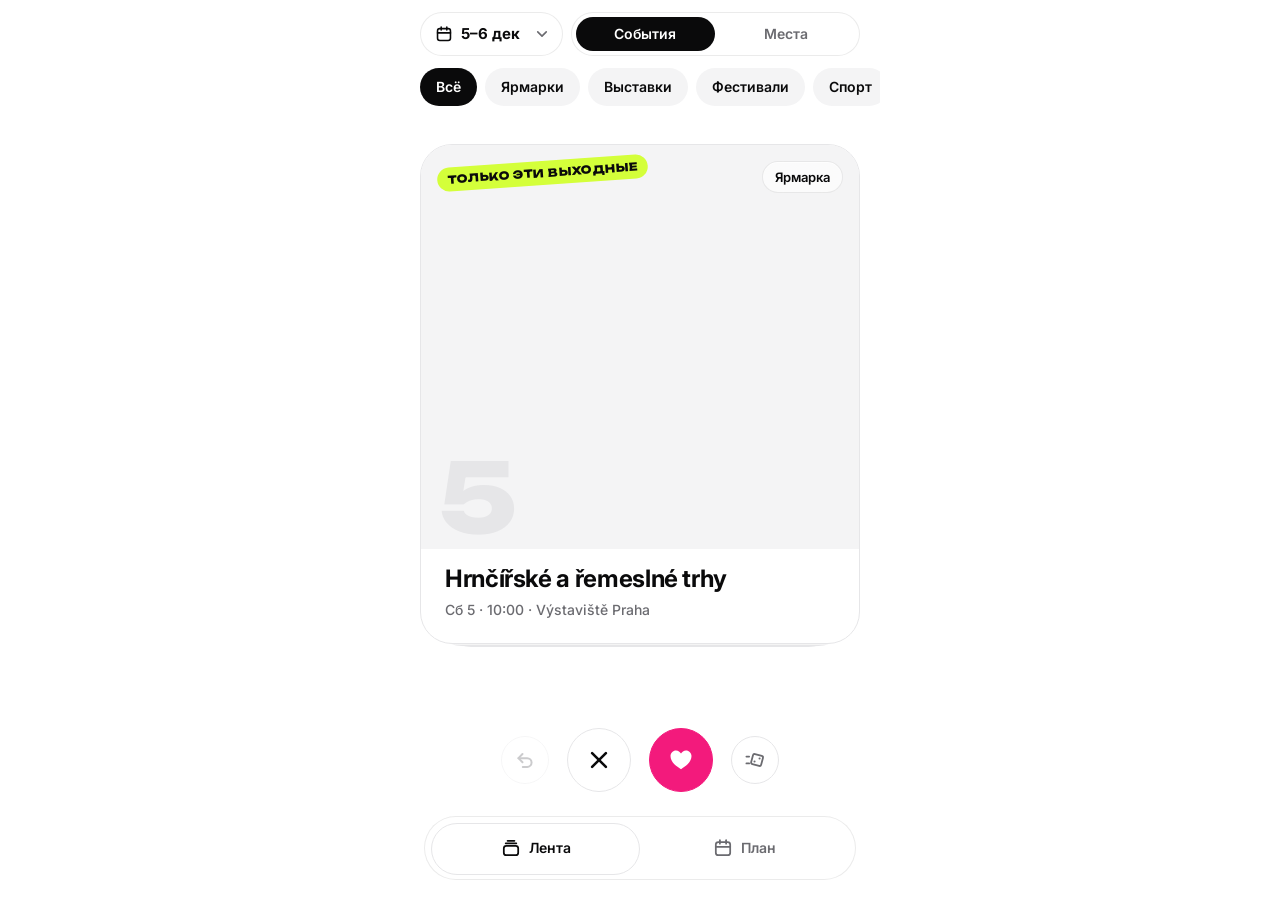
==== docs/index.html @ 2164ff74 "Detail: action bar in flow (sticky) so it no longer covers the description Co-Authored-By: Claude So" ====
<!doctype html>
<html lang="ru">
<head>
<meta charset="utf-8">
<meta name="viewport" content="width=device-width, initial-scale=1, viewport-fit=cover">
<meta name="theme-color" content="#ffffff" media="(prefers-color-scheme: light)">
<meta name="theme-color" content="#0a0a0b" media="(prefers-color-scheme: dark)">
<title>Куда на выходных</title>
<link rel="manifest" href="manifest.webmanifest">
<link rel="apple-touch-icon" href="apple-touch-icon.png">
<meta name="apple-mobile-web-app-capable" content="yes">
<meta name="mobile-web-app-capable" content="yes">
<meta name="apple-mobile-web-app-title" content="Выходные">
<meta name="apple-mobile-web-app-status-bar-style" content="default">
<script src="https://telegram.org/js/telegram-web-app.js"></script>
<link rel="preconnect" href="https://fonts.googleapis.com">
<link rel="preconnect" href="https://fonts.gstatic.com" crossorigin>
<link rel="stylesheet" href="https://fonts.googleapis.com/css2?family=Inter:wght@400;500;600;700&family=Unbounded:wght@800;900&display=swap">
<link rel="stylesheet" href="design.css?v=202611150946">
</head>
<body>
<div id="app" class="app"></div>
<script src="ics.js?v=202611150946"></script>
<script src="taste.js?v=202611150946"></script>
<script src="app.js?v=202611150946"></script>
<script>if ("serviceWorker" in navigator && location.protocol === "https:") addEventListener("load", () => navigator.serviceWorker.register("sw.js").catch(() => {}));</script>
</body>
</html>
---- docs/design.css ----
/* ============================================================
   «Куда на выходных» — чистый холст + неоновая наклейка + Liquid Glass.
   Правила: DESIGN.md. Токены совпадают с дизайн-системой.
   ============================================================ */
:root {
  color-scheme: light dark;
  --paper: #ffffff; --paper-2: #f4f4f5; --ink: #0a0a0b; --ink-2: #6b6b70; --on-ink: #ffffff;
  --hairline: #e6e6e8; --glass: rgba(255,255,255,.62); --glass-edge: rgba(10,10,11,.08);
  --lime: #d4ff3a; --flamingo: #f31a7c; --scrim: rgba(10,10,11,.28);
  --r-sm: 10px; --r-md: 18px; --r-card: 32px; --r-pill: 999px;
  --sans: "Inter", -apple-system, BlinkMacSystemFont, "Segoe UI", Roboto, sans-serif;
  --display: "Unbounded", "Inter", system-ui, sans-serif;
  --blur: blur(24px) saturate(180%);
  --spring: cubic-bezier(.3, 1.4, .5, 1);
  --out: cubic-bezier(.2, .9, .3, 1);
  --ease: cubic-bezier(.22, .8, .24, 1);
  --tabs-h: 64px; --head-h: 128px;
  /* шкала отступов (8-pt, мягкая): всё расстояние берётся только отсюда */
  --s1: 4px; --s2: 8px; --s3: 12px; --s4: 16px; --s5: 24px; --s6: 32px; --s7: 48px;
  --edge: 20px; /* поля экрана */
}
@media (prefers-color-scheme: dark) {
  :root:not([data-theme="light"]) {
    --paper: #0a0a0b; --paper-2: #161618; --ink: #fafafa; --ink-2: #a1a1a8; --on-ink: #0a0a0b;
    --hairline: #2a2a2e; --glass: rgba(28,28,32,.58); --glass-edge: rgba(255,255,255,.14); --flamingo: #ff3d8f; --scrim: rgba(0,0,0,.5);
  }
}
:root[data-theme="dark"] {
  --paper: #0a0a0b; --paper-2: #161618; --ink: #fafafa; --ink-2: #a1a1a8; --on-ink: #0a0a0b;
  --hairline: #2a2a2e; --glass: rgba(28,28,32,.58); --glass-edge: rgba(255,255,255,.14); --flamingo: #ff3d8f; --scrim: rgba(0,0,0,.5);
}

* { box-sizing: border-box; -webkit-tap-highlight-color: transparent; }
html, body { margin: 0; background: var(--paper); color: var(--ink); font: 400 16px/22px var(--sans); }
body { min-height: 100dvh; overscroll-behavior: none; }
button { font: inherit; color: inherit; border: 0; background: none; padding: 0; cursor: pointer; }
a { color: inherit; text-decoration: none; }
svg { display: block; flex: none; }
.app { position: relative; max-width: 480px; margin: 0 auto; min-height: 100dvh; }

/* ---------- стекло ---------- */
.glass { background: var(--glass); backdrop-filter: var(--blur); -webkit-backdrop-filter: var(--blur);
  border: 1px solid var(--glass-edge); box-shadow: inset 0 1px 0 rgba(255,255,255,.7); }

/* ---------- шапка ---------- */
.hdr { position: fixed; z-index: 20; background: color-mix(in srgb, var(--paper) 72%, transparent); backdrop-filter: var(--blur); -webkit-backdrop-filter: var(--blur); left: 50%; transform: translateX(-50%); width: min(480px, 100%); top: 0;
  padding: calc(var(--s3) + env(safe-area-inset-top)) var(--edge) var(--s3); display: flex; flex-direction: column; gap: var(--s3); }
.hdr .row { display: flex; gap: 8px; align-items: center; }
.cap { height: 44px; padding: 0 6px 0 14px; display: flex; align-items: center; gap: 8px; border-radius: var(--r-pill); font-weight: 700; font-size: 15px; white-space: nowrap; }
.cap .chev { width: 28px; height: 28px; display: grid; place-items: center; color: var(--ink-2); }
.seg { flex: 1 1 auto; height: 44px; padding: 4px; display: flex; gap: 2px; border-radius: var(--r-pill); position: relative; }
.seg button { position: relative; z-index: 1; flex: 1 1 0; border-radius: var(--r-pill); font-weight: 600; font-size: 14px; color: var(--ink-2); transition: color .2s; }
.seg button.on { color: var(--on-ink); }
.seg .pill { position: absolute; top: 4px; bottom: 4px; left: 4px; width: calc(50% - 5px); border-radius: var(--r-pill); background: var(--ink); transition: transform .36s var(--spring); }
.seg.places .pill { transform: translateX(calc(100% + 2px)); }
.chips { display: flex; gap: var(--s2); overflow-x: auto; scrollbar-width: none; margin: 0 calc(var(--edge) * -1); padding: 0 var(--edge); }
.chips::-webkit-scrollbar { display: none; }
.chip { flex: none; height: 38px; padding: 0 16px; display: inline-flex; align-items: center; gap: 6px; border-radius: var(--r-pill);
  background: var(--paper-2); font-weight: 600; font-size: 14px; transition: background .2s, color .2s, transform .2s var(--spring); }
.chip:active { transform: scale(.94); }
.chip.on { background: var(--ink); color: var(--on-ink); }
.chip i { font-style: normal; opacity: .55; font-weight: 500; }

/* ---------- наклейки ---------- */
.stk { display: inline-flex; align-items: center; height: 24px; padding: 0 10px; border-radius: var(--r-pill);
  background: var(--lime); color: #0a0a0b; font: 800 11px/13px var(--display); letter-spacing: .04em; white-space: nowrap; transform: rotate(-4deg); }
.stk.w { background: var(--paper); color: var(--ink); transform: rotate(3deg); }
.stk.f { background: var(--flamingo); color: #fff; transform: rotate(2deg); }
.stks { position: absolute; left: var(--s4); top: var(--s4); right: 120px; display: flex; flex-wrap: wrap; gap: var(--s2); z-index: 2; }
.stks .stk { animation: stick .2s var(--spring) both; }
.stks .stk:nth-child(2) { animation-delay: .04s; } .stks .stk:nth-child(3) { animation-delay: .08s; }
@keyframes stick { from { transform: scale(0) rotate(-14deg); opacity: 0; } }

/* ---------- лента: стопка ---------- */
.feed { padding: calc(var(--head-h) + var(--s4) + env(safe-area-inset-top)) var(--edge) calc(var(--tabs-h) + 120px + env(safe-area-inset-bottom)); }
.stack { position: relative; height: min(500px, calc(100dvh - var(--head-h) - var(--tabs-h) - 150px - env(safe-area-inset-top) - env(safe-area-inset-bottom))); min-height: 380px; }
.card { position: absolute; inset: 0; border-radius: var(--r-card); background: var(--paper); border: 1px solid var(--hairline); overflow: hidden;
  display: flex; flex-direction: column; touch-action: none; user-select: none; -webkit-user-select: none; will-change: transform; }
.card.b1 { transform: translateY(14px) scale(.95); z-index: 1; }
.card.b2 { transform: translateY(28px) scale(.9); z-index: 0; background: var(--paper-2); }
.card.b1 > *, .card.b2 > * { visibility: hidden; }
.card.top { z-index: 3; }
.card.enter { animation: rise .32s var(--out); }
@keyframes rise { from { transform: translateY(14px) scale(.95); } }
.card.drag { box-shadow: 0 18px 40px rgba(10,10,11,.18); transition: none; }
.card.back { transition: transform .38s var(--spring); }
.card.fly { transition: transform .32s var(--out), opacity .32s; }
.card .ph { flex: 1 1 auto; min-height: 0; }
.card .body { padding: var(--s4) var(--s5) var(--s5); }
.card h2 { margin: 0; font: 700 24px/27px var(--sans); letter-spacing: -.015em; display: -webkit-box; -webkit-line-clamp: 2; -webkit-box-orient: vertical; overflow: hidden; }
.meta { margin: var(--s2) 0 0; font: 500 14px/19px var(--sans); color: var(--ink-2); }
.cat { position: absolute; right: var(--s4); top: var(--s4); z-index: 2; height: 32px; padding: 0 12px; display: inline-flex; align-items: center; border-radius: var(--r-pill); font-size: 13px; font-weight: 600; }
.stamp { position: absolute; top: 56px; z-index: 4; padding: 8px 18px; border: 4px solid; border-radius: 18px; font: 900 32px/32px var(--display); opacity: 0; pointer-events: none; background: #fff; box-shadow: 0 6px 24px rgba(10,10,11,.28); }
.stamp.yes { left: var(--s5); color: var(--flamingo); border-color: var(--flamingo); transform: rotate(-8deg); }
.stamp.no { right: var(--s5); color: #ff2d2d; border-color: #ff2d2d; transform: rotate(8deg); }

/* фото и заглушка */
.ph { position: relative; background: var(--paper-2); overflow: hidden; }
.ph img { position: absolute; inset: 0; width: 100%; height: 100%; object-fit: cover; }
.ph .num { position: absolute; left: 18px; bottom: 4px; font: 800 96px/96px var(--display); color: var(--hairline); }

/* кнопки под стопкой */
.acts { position: fixed; z-index: 15; left: 50%; transform: translateX(-50%); bottom: calc(var(--tabs-h) + 44px + env(safe-area-inset-bottom));
  display: flex; align-items: center; gap: 18px; }
.rb { border-radius: var(--r-pill); display: grid; place-items: center; background: var(--paper); border: 1px solid var(--hairline); color: var(--ink);
  transition: transform .24s var(--spring); }
.rb:active { transform: scale(.88); }
.rb.s { width: 48px; height: 48px; color: var(--ink-2); }
.rb.l { width: 64px; height: 64px; }
.rb.like { background: var(--flamingo); border-color: var(--flamingo); color: #fff; }
.rb.lime { background: var(--lime); border-color: var(--lime); color: #0a0a0b; }
.rb:disabled { opacity: .35; }

/* тасовка «не знаю» */
.stack.fan .card.b1 { animation: fanL .7s var(--ease) both; }
.stack.fan .card.b2 { animation: fanR .7s var(--ease) both; }
.stack.fan .card.top { animation: fanT .7s var(--ease) both; }
@keyframes fanL { 40% { transform: rotate(-12deg) translateX(-40px); } 100% { transform: translateY(14px) scale(.95); } }
@keyframes fanR { 40% { transform: rotate(12deg) translateX(40px); } 100% { transform: translateY(28px) scale(.9); } }
@keyframes fanT { 40% { transform: translateY(-30px) rotate(-3deg) scale(.96); opacity: .4; } 100% { transform: none; opacity: 1; } }
.card.land { animation: land .5s var(--spring); }
@keyframes land { from { transform: translateY(-80px) rotate(-6deg); opacity: 0; } }

.empty { text-align: center; padding: 80px 24px 0; color: var(--ink-2); font-weight: 500; }
.empty .big { font: 800 44px/44px var(--display); color: var(--ink); margin-bottom: 14px; }
.empty .btns { margin-top: 20px; display: flex; gap: 10px; justify-content: center; }

/* ---------- места: сетка ---------- */
.grid { display: grid; grid-template-columns: repeat(2, minmax(0, 1fr)); gap: var(--s3); }
.tile { position: relative; border-radius: var(--r-md); border: 1px solid var(--hairline); background: var(--paper); overflow: hidden; text-align: left;
  transition: transform .24s var(--spring); }
.grid.in .tile { animation: rise .32s var(--out) both; }
.tile:active { transform: scale(.97); }
.tile .ph { height: 132px; }
.tile .t { padding: var(--s3) var(--s3) var(--s4); display: flex; flex-direction: column; gap: 3px; }
.tile b { font: 600 15px/19px var(--sans); white-space: nowrap; overflow: hidden; text-overflow: ellipsis; }
.tile span { font: 500 13px/17px var(--sans); color: var(--ink-2); }
.tile .h { color: var(--ink); font-weight: 600; }
.tile .stk { position: absolute; left: 10px; top: 10px; }
.tile .heart { position: absolute; right: 10px; top: 10px; width: 28px; height: 28px; border-radius: 999px; display: grid; place-items: center; color: #fff; background: var(--flamingo); }

/* ---------- план ---------- */
.plan { padding: calc(var(--s5) + env(safe-area-inset-top)) var(--edge) calc(var(--tabs-h) + 60px + env(safe-area-inset-bottom)); }
.plan .hd { display: flex; align-items: center; justify-content: space-between; margin-bottom: var(--s5); }
h1 { margin: 0; font: 700 30px/32px var(--sans); letter-spacing: -.02em; }
.btn { height: 44px; padding: 0 16px; display: inline-flex; align-items: center; justify-content: center; gap: 8px; border-radius: var(--r-pill); font-weight: 600; font-size: 15px;
  background: var(--paper-2); transition: transform .24s var(--spring); }
.btn:active { transform: scale(.95); }
.btn.ink { background: var(--ink); color: var(--on-ink); }
.btn.big { height: 56px; font-size: 16px; flex: 1 1 auto; }
.day { margin-bottom: var(--s6); display: flex; flex-direction: column; gap: var(--s3); }
.day .dh { display: flex; align-items: baseline; gap: 10px; margin: 0 4px 4px; }
.day .dh b { font: 800 44px/44px var(--display); }
.day .dh span { font-weight: 600; font-size: 15px; color: var(--ink-2); }
.day .dh .any { font: 800 22px/26px var(--display); color: var(--ink); }
.rowwrap { position: relative; border-radius: var(--r-md); overflow: hidden; transition: max-height .3s var(--out), opacity .3s, margin .3s; max-height: 96px; }
.rowwrap .del { position: absolute; inset: 0; display: flex; align-items: center; justify-content: flex-end; padding-right: 22px; background: var(--paper-2); color: var(--ink-2); }
.prow { position: relative; display: flex; align-items: center; gap: var(--s4); padding: var(--s3); border-radius: var(--r-md); border: 1px solid var(--hairline); background: var(--paper);
  touch-action: pan-y; width: 100%; text-align: left; }
.prow.back { transition: transform .38s var(--spring); }
.prow .ph { flex: none; width: 52px; height: 52px; border-radius: 12px; }
.prow .tx { flex: 1 1 auto; min-width: 0; display: flex; flex-direction: column; gap: 3px; }
.prow .tx b { font: 600 17px/22px var(--sans); white-space: nowrap; overflow: hidden; text-overflow: ellipsis; }
.prow .tx span { font: 500 14px/18px var(--sans); color: var(--ink-2); white-space: nowrap; overflow: hidden; text-overflow: ellipsis; }
.prow .tm { flex: none; font: 800 15px/18px var(--display); }
.prow .dot { position: absolute; right: 10px; top: 10px; width: 8px; height: 8px; border-radius: 999px; background: var(--flamingo); }
.rowwrap.gone { max-height: 0; opacity: 0; margin-bottom: -8px; }
.rowwrap.gone .prow { transform: translateX(-100%); transition: transform .3s var(--out); }

/* ---------- таб-бар ---------- */
.tabs { position: fixed; z-index: 30; left: 50%; transform: translateX(-50%); bottom: calc(20px + env(safe-area-inset-bottom)); width: min(432px, calc(100% - 48px));
  height: var(--tabs-h); border-radius: var(--r-pill); display: flex; align-items: center; padding: 0 6px; }
.tabs .drop { position: absolute; top: 6px; left: 6px; width: calc(50% - 6px); height: 52px; border-radius: var(--r-pill); background: var(--paper); border: 1px solid var(--hairline);
  transition: transform .36s var(--spring); }
.tabs.plan .drop { transform: translateX(100%); }
.tabs button { position: relative; z-index: 1; flex: 1 1 0; height: 52px; display: flex; align-items: center; justify-content: center; gap: 8px; font-weight: 600; font-size: 14px; color: var(--ink-2); }
.tabs button.on { color: var(--ink); }
.badge { min-width: 20px; height: 20px; padding: 0 6px; border-radius: 999px; background: var(--lime); color: #0a0a0b; font: 800 11px/20px var(--display); text-align: center; }
.badge.bump { animation: bump .45s var(--spring); }
@keyframes bump { 40% { transform: scale(1.35); } 70% { transform: scale(.92); } }

/* ---------- листы поверх ---------- */
.scrim { position: fixed; inset: 0; z-index: 40; background: var(--scrim); animation: fade .25s both; }
@keyframes fade { from { opacity: 0; } }
.sheet { position: fixed; z-index: 41; left: 50%; bottom: 0; width: min(480px, 100%); transform: translateX(-50%); border-radius: var(--r-card) var(--r-card) 0 0;
  background: var(--paper); padding: var(--s3) 0 calc(var(--s5) + env(safe-area-inset-bottom)); animation: up .42s var(--ease) both; max-height: 92dvh; overflow-y: auto; }
@keyframes up { from { transform: translate(-50%, 100%); } }
.sheet.static, .scrim.static, .detail.static { animation: none; }
.sheet.closing { animation: down .3s var(--out) both; }
@keyframes down { to { transform: translate(-50%, 100%); } }
.handle { display: block; margin: 0 auto 16px; width: 40px; height: 5px; border-radius: 999px; background: var(--hairline); }
.days { display: flex; gap: var(--s2); overflow-x: auto; scrollbar-width: none; padding: 0 var(--edge) var(--s1); }
.days::-webkit-scrollbar { display: none; }
.dp { flex: none; width: 64px; height: 84px; border-radius: 22px; display: flex; flex-direction: column; align-items: center; justify-content: center; gap: 4px;
  background: var(--paper-2); transition: background .2s, transform .24s var(--spring); }
.dp:active { transform: scale(.92); }
.dp span { font-size: 13px; font-weight: 600; opacity: .7; }
.dp b { font: 800 24px/24px var(--display); }
.dp.wk { background: color-mix(in srgb, var(--flamingo) 14%, var(--paper-2)); }
.dp.wk span { opacity: 1; color: var(--flamingo); font-weight: 700; }
.dp.on span, .dp.mid span { color: #0a0a0b; }
.dp.on { background: var(--lime); color: #0a0a0b; }
.dp.mid { background: color-mix(in srgb, var(--lime) 45%, var(--paper-2)); color: #0a0a0b; }
.dp.gap { margin-left: var(--s3); }
.sheet .chips { flex-wrap: wrap; margin: var(--s5) 0 0; padding: 0 var(--edge); overflow: visible; gap: var(--s2); }
.sheet .foot { display: flex; gap: var(--s3); padding: var(--s5) var(--edge) 0; }
.presets { display: flex; gap: var(--s2); padding: 0 var(--edge) var(--s4); }

/* ---------- карточка (уровень 2) ---------- */
.detail { position: fixed; z-index: 50; left: 50%; top: 0; bottom: 0; width: min(480px, 100%); transform: translateX(-50%); background: var(--paper); overflow-y: auto; overscroll-behavior: contain;
  animation: grow .42s var(--ease) both; }
@keyframes grow { from { transform: translateX(-50%) scale(.9) translateY(40px); opacity: 0; border-radius: var(--r-card); } }
.detail.closing { animation: shrink .3s var(--out) both; }
@keyframes shrink { to { transform: translateX(-50%) translateY(100%); } }
.detail .ph.hero { height: 50dvh; min-height: 300px; }
.detail .x { position: fixed; z-index: 3; top: calc(16px + env(safe-area-inset-top)); width: 44px; height: 44px; border-radius: 999px; display: grid; place-items: center;
  margin-left: calc(min(480px, 100vw) - 60px); }
.detail .stks { top: calc(16px + env(safe-area-inset-top)); right: 76px; }
.detail .sh { position: relative; margin-top: -32px; border-radius: var(--r-card) var(--r-card) 0 0; background: var(--paper); padding: var(--s5) var(--edge) var(--s4); min-height: 50dvh; }
.detail .meta { font-size: 15px; }
.slots { margin-top: var(--s5); display: flex; gap: var(--s2); flex-wrap: wrap; }
.slot { height: 44px; padding: 0 14px; display: inline-flex; align-items: center; gap: 8px; border-radius: 12px; background: var(--paper-2); font-weight: 600; font-size: 15px; }
.slot span { opacity: .6; font-weight: 500; }
.slot.on { background: var(--ink); color: var(--on-ink); }
.desc { margin-top: var(--s5); color: var(--ink-2); font-size: 15px; line-height: 21px; display: -webkit-box; -webkit-line-clamp: 4; -webkit-box-orient: vertical; overflow: hidden; }
.desc.open { -webkit-line-clamp: unset; }
.dact { position: sticky; z-index: 3; bottom: 0; margin: 0 auto; width: min(440px, calc(100% - 40px)); display: flex; gap: 10px;
  padding: var(--s3) 0 calc(var(--s4) + env(safe-area-inset-bottom)); background: linear-gradient(to top, var(--paper) 72%, transparent); }
.dact .btn { height: 56px; }
.dact .btn.sq { width: 56px; padding: 0; flex: none; }
.dact .rb.l { width: 56px; height: 56px; flex: none; }

.loading { padding: 160px 24px; text-align: center; color: var(--ink-2); }

@media (prefers-reduced-motion: reduce) {
  *, *::before, *::after { animation-duration: .15s !important; animation-name: fade !important; transition-duration: .15s !important; }
}

.ph .phk { position: absolute; left: 14px; bottom: 10px; right: 10px; font: 800 22px/1 var(--display); letter-spacing: -.02em; color: var(--hairline); text-transform: uppercase; overflow: hidden; white-space: nowrap; }
.prow .ph .phk, .card .ph .phk { display: none; }
.detail .ph.hero .phk { font-size: 40px; left: var(--edge); bottom: var(--s4); }

.taste { margin: var(--s5) 0 var(--s4); padding: var(--s4); border-radius: var(--r-card, 24px); background: var(--paper-2); }
.taste .tr { display: grid; grid-template-columns: 110px 1fr; align-items: center; gap: var(--s3); margin-top: var(--s2); font: 600 14px/1 var(--text, inherit); }
.taste .tr i { display: block; height: 8px; width: var(--w); min-width: 8px; border-radius: 4px; background: var(--lime); }
.taste p { margin: var(--s3) 0; font-size: 13px; opacity: .6; }
.taste .btns { display: flex; gap: var(--s2); flex-wrap: wrap; }
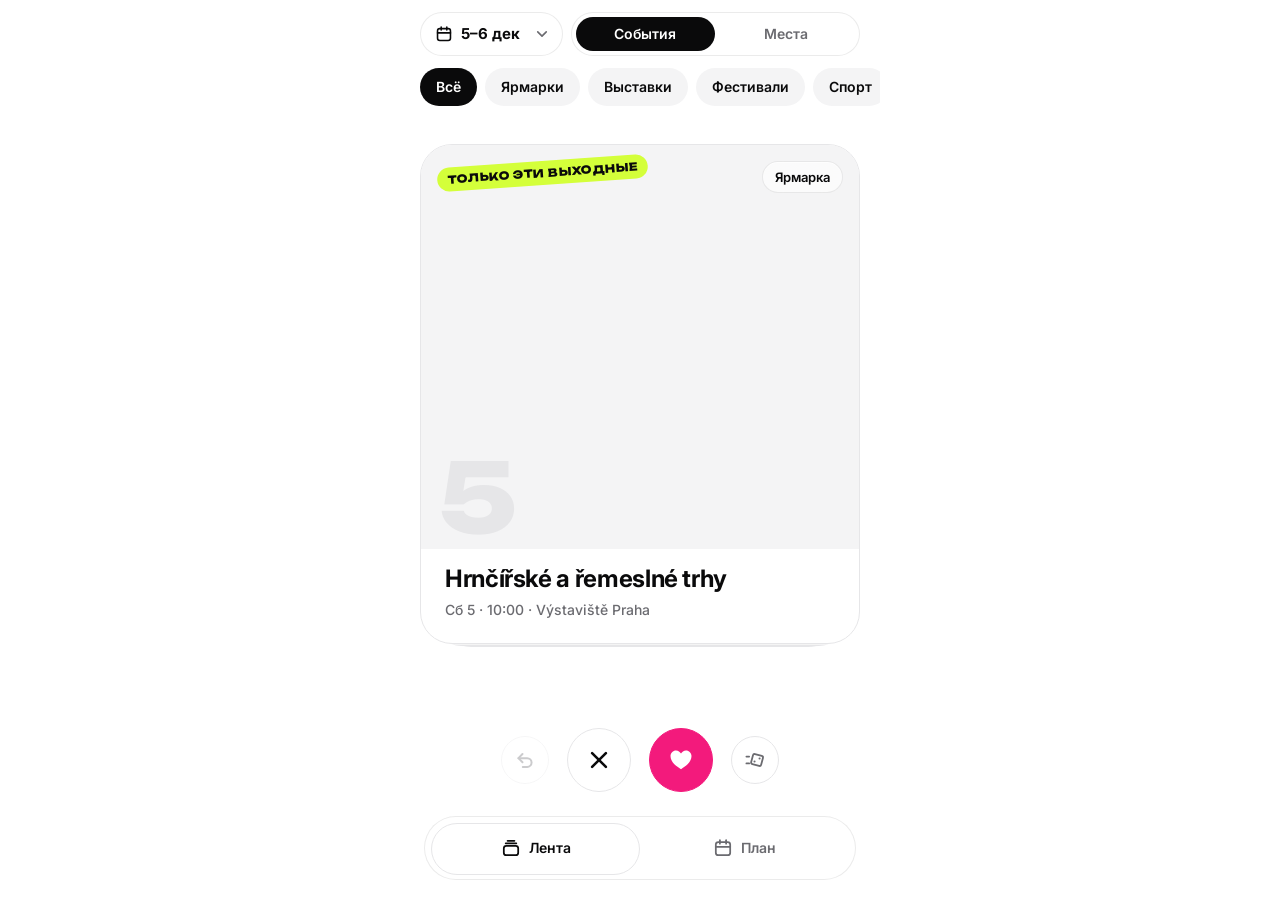
==== commit daf6ef31: "Taste: keep silent signal recording for the parser only; remove all UI (ranking, stickers, panel); h" ====
--- a/docs/index.html
+++ b/docs/index.html
@@ -16,13 +16,13 @@
 <link rel="preconnect" href="https://fonts.googleapis.com">
 <link rel="preconnect" href="https://fonts.gstatic.com" crossorigin>
 <link rel="stylesheet" href="https://fonts.googleapis.com/css2?family=Inter:wght@400;500;600;700&family=Unbounded:wght@800;900&display=swap">
-<link rel="stylesheet" href="design.css?v=202611150946">
+<link rel="stylesheet" href="design.css?v=202611150953">
 </head>
 <body>
 <div id="app" class="app"></div>
-<script src="ics.js?v=202611150946"></script>
-<script src="taste.js?v=202611150946"></script>
-<script src="app.js?v=202611150946"></script>
+<script src="ics.js?v=202611150953"></script>
+<script src="taste.js?v=202611150953"></script>
+<script src="app.js?v=202611150953"></script>
 <script>if ("serviceWorker" in navigator && location.protocol === "https:") addEventListener("load", () => navigator.serviceWorker.register("sw.js").catch(() => {}));</script>
 </body>
 </html>
--- a/docs/design.css
+++ b/docs/design.css
@@ -239,9 +239,3 @@
 .ph .phk { position: absolute; left: 14px; bottom: 10px; right: 10px; font: 800 22px/1 var(--display); letter-spacing: -.02em; color: var(--hairline); text-transform: uppercase; overflow: hidden; white-space: nowrap; }
 .prow .ph .phk, .card .ph .phk { display: none; }
 .detail .ph.hero .phk { font-size: 40px; left: var(--edge); bottom: var(--s4); }
-
-.taste { margin: var(--s5) 0 var(--s4); padding: var(--s4); border-radius: var(--r-card, 24px); background: var(--paper-2); }
-.taste .tr { display: grid; grid-template-columns: 110px 1fr; align-items: center; gap: var(--s3); margin-top: var(--s2); font: 600 14px/1 var(--text, inherit); }
-.taste .tr i { display: block; height: 8px; width: var(--w); min-width: 8px; border-radius: 4px; background: var(--lime); }
-.taste p { margin: var(--s3) 0; font-size: 13px; opacity: .6; }
-.taste .btns { display: flex; gap: var(--s2); flex-wrap: wrap; }
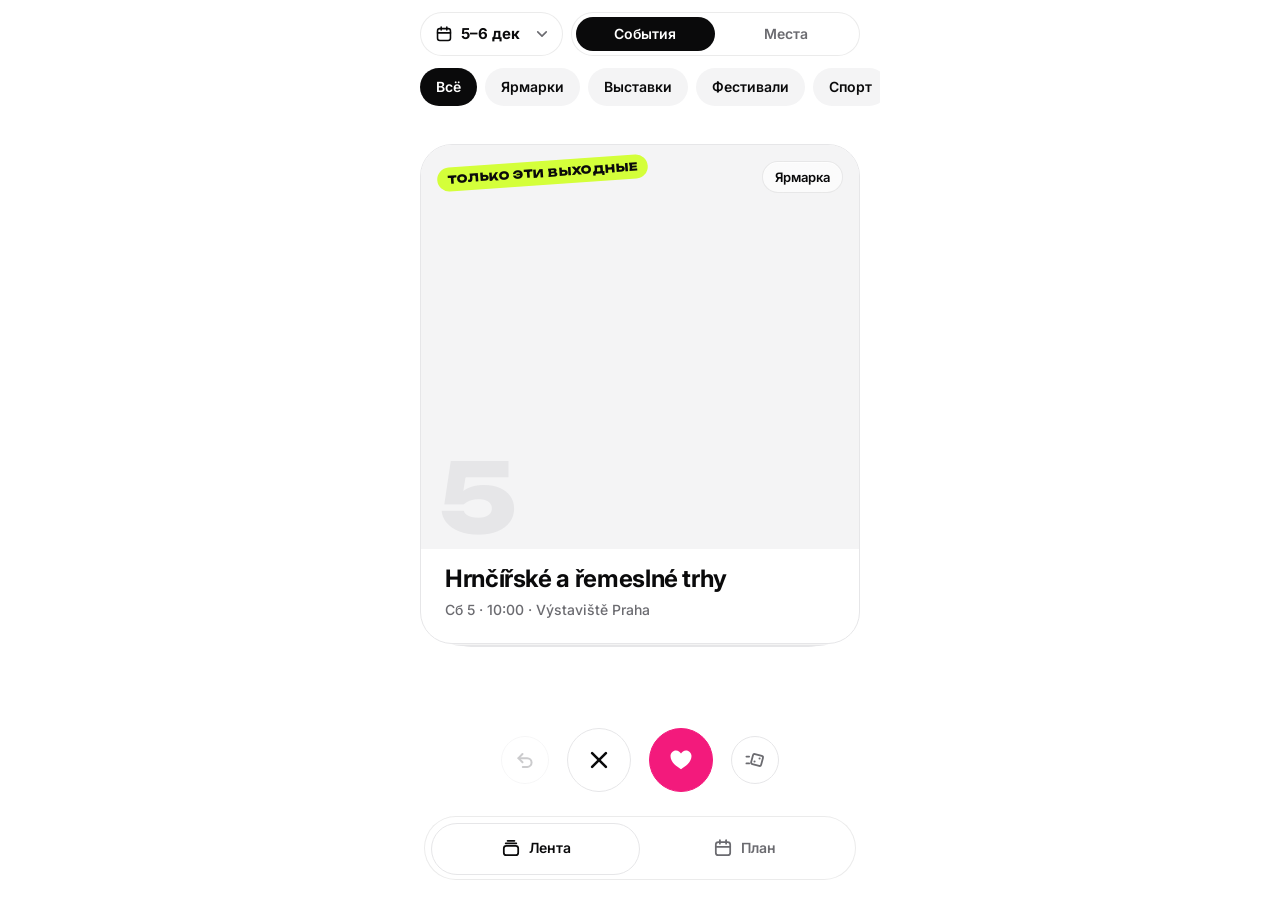
==== commit b026ad4c: "Likes/skips stream to Supabase (insert-only); parser reads aggregated profile and tunes quotas/score" ====
--- a/docs/index.html
+++ b/docs/index.html
@@ -16,13 +16,13 @@
 <link rel="preconnect" href="https://fonts.googleapis.com">
 <link rel="preconnect" href="https://fonts.gstatic.com" crossorigin>
 <link rel="stylesheet" href="https://fonts.googleapis.com/css2?family=Inter:wght@400;500;600;700&family=Unbounded:wght@800;900&display=swap">
-<link rel="stylesheet" href="design.css?v=202611150953">
+<link rel="stylesheet" href="design.css?v=202611151003">
 </head>
 <body>
 <div id="app" class="app"></div>
-<script src="ics.js?v=202611150953"></script>
-<script src="taste.js?v=202611150953"></script>
-<script src="app.js?v=202611150953"></script>
+<script src="ics.js?v=202611151003"></script>
+<script src="taste.js?v=202611151003"></script>
+<script src="app.js?v=202611151003"></script>
 <script>if ("serviceWorker" in navigator && location.protocol === "https:") addEventListener("load", () => navigator.serviceWorker.register("sw.js").catch(() => {}));</script>
 </body>
 </html>
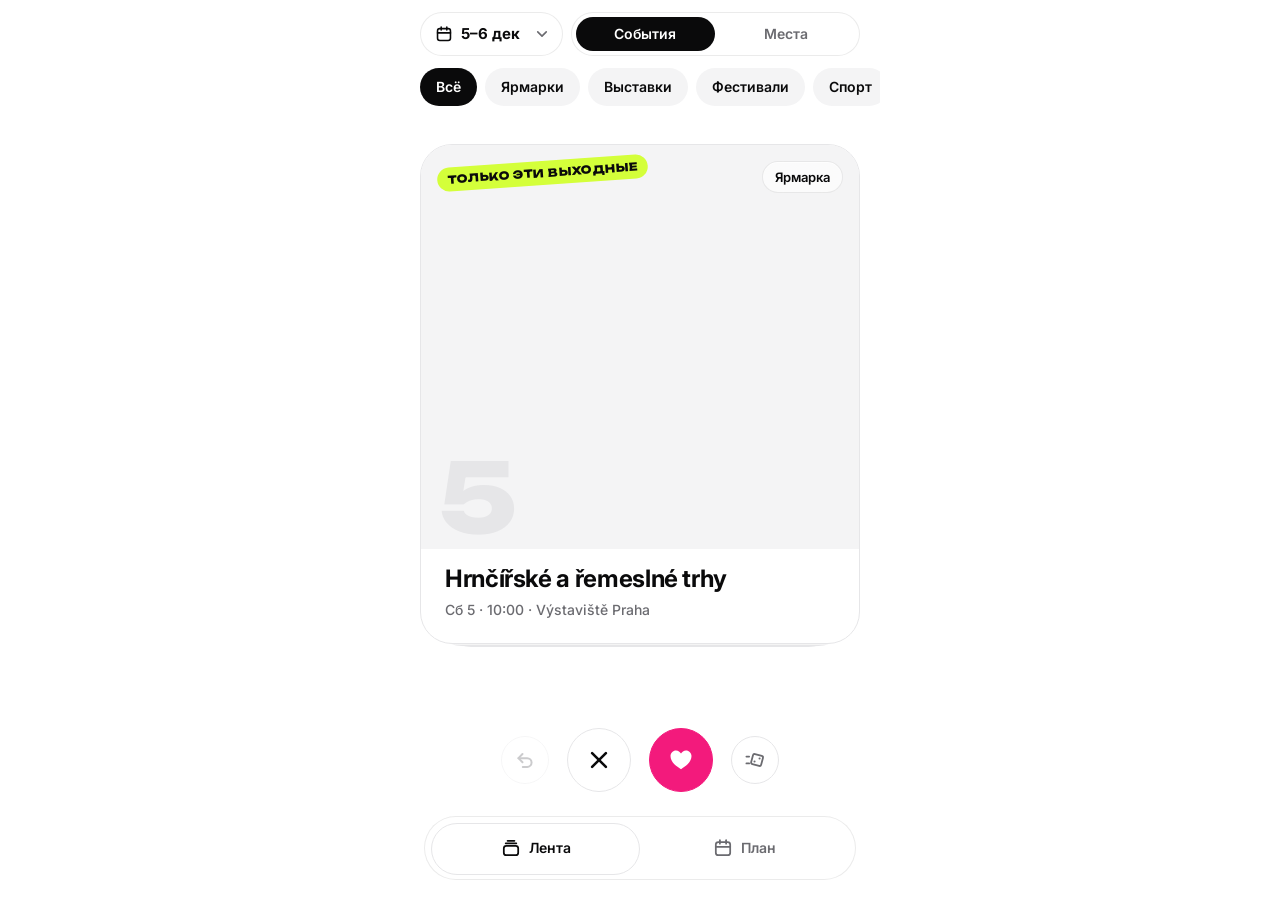
==== commit fedab13f: "Plan: show month next to the day number Co-Authored-By: Claude Sonnet 5.5 <noreply@anthropic.com> Cl" ====
--- a/docs/index.html
+++ b/docs/index.html
@@ -16,13 +16,13 @@
 <link rel="preconnect" href="https://fonts.googleapis.com">
 <link rel="preconnect" href="https://fonts.gstatic.com" crossorigin>
 <link rel="stylesheet" href="https://fonts.googleapis.com/css2?family=Inter:wght@400;500;600;700&family=Unbounded:wght@800;900&display=swap">
-<link rel="stylesheet" href="design.css?v=202611151003">
+<link rel="stylesheet" href="design.css?v=202611151012">
 </head>
 <body>
 <div id="app" class="app"></div>
-<script src="ics.js?v=202611151003"></script>
-<script src="taste.js?v=202611151003"></script>
-<script src="app.js?v=202611151003"></script>
+<script src="ics.js?v=202611151012"></script>
+<script src="taste.js?v=202611151012"></script>
+<script src="app.js?v=202611151012"></script>
 <script>if ("serviceWorker" in navigator && location.protocol === "https:") addEventListener("load", () => navigator.serviceWorker.register("sw.js").catch(() => {}));</script>
 </body>
 </html>
--- a/docs/design.css
+++ b/docs/design.css
@@ -239,3 +239,5 @@
 .ph .phk { position: absolute; left: 14px; bottom: 10px; right: 10px; font: 800 22px/1 var(--display); letter-spacing: -.02em; color: var(--hairline); text-transform: uppercase; overflow: hidden; white-space: nowrap; }
 .prow .ph .phk, .card .ph .phk { display: none; }
 .detail .ph.hero .phk { font-size: 40px; left: var(--edge); bottom: var(--s4); }
+
+.day .dh .mo { color: var(--ink); font-weight: 700; }
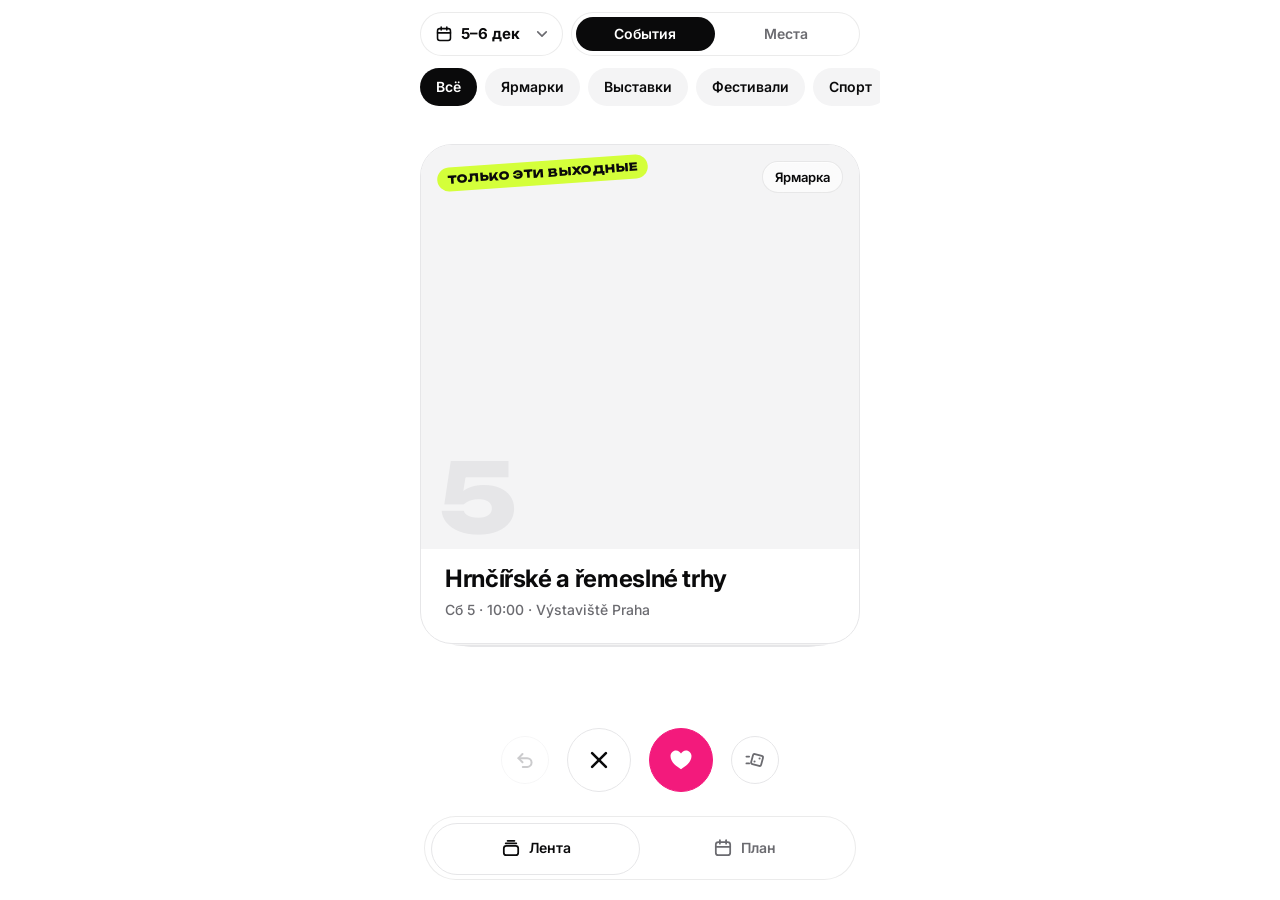
==== commit 212df0f5: "Food: restaurants within 10 min walk per venue (geocode + radius search), sheet/card/plan-dinner UI " ====
--- a/docs/index.html
+++ b/docs/index.html
@@ -16,13 +16,13 @@
 <link rel="preconnect" href="https://fonts.googleapis.com">
 <link rel="preconnect" href="https://fonts.gstatic.com" crossorigin>
 <link rel="stylesheet" href="https://fonts.googleapis.com/css2?family=Inter:wght@400;500;600;700&family=Unbounded:wght@800;900&display=swap">
-<link rel="stylesheet" href="design.css?v=202611151012">
+<link rel="stylesheet" href="design.css?v=202611151128">
 </head>
 <body>
 <div id="app" class="app"></div>
-<script src="ics.js?v=202611151012"></script>
-<script src="taste.js?v=202611151012"></script>
-<script src="app.js?v=202611151012"></script>
+<script src="ics.js?v=202611151128"></script>
+<script src="taste.js?v=202611151128"></script>
+<script src="app.js?v=202611151128"></script>
 <script>if ("serviceWorker" in navigator && location.protocol === "https:") addEventListener("load", () => navigator.serviceWorker.register("sw.js").catch(() => {}));</script>
 </body>
 </html>
--- a/docs/design.css
+++ b/docs/design.css
@@ -241,3 +241,39 @@
 .detail .ph.hero .phk { font-size: 40px; left: var(--edge); bottom: var(--s4); }
 
 .day .dh .mo { color: var(--ink); font-weight: 700; }
+
+/* ---------- «Поесть рядом» ---------- */
+.fentry { width: 100%; margin-top: var(--s5); display: flex; align-items: center; justify-content: space-between; gap: var(--s3); padding: var(--s3) var(--s4); border: 1px solid var(--hairline); border-radius: var(--r-md); background: var(--paper); color: inherit; font: inherit; text-align: left; }
+.fentry .tx { display: flex; flex-direction: column; gap: 2px; min-width: 0; }
+.fentry b { font: 600 16px/22px var(--sans); }
+.fentry .tx span { font: 500 14px/19px var(--sans); color: var(--ink-2); white-space: nowrap; overflow: hidden; text-overflow: ellipsis; }
+.fentry svg { flex: none; transform: rotate(-90deg); color: var(--ink-2); }
+.scrim.fz { z-index: 59; }
+.sheet.fz { z-index: 60; }
+.fsh { padding: 0 var(--edge); }
+.fsh h2 { font: 800 22px/26px var(--display); margin: 0; }
+.fsh .fs { margin: var(--s1) 0 0; font-size: 14px; line-height: 19px; color: var(--ink-2); }
+.fseg { margin-top: var(--s4); display: flex; gap: 2px; padding: 4px; height: 44px; border-radius: var(--r-pill); background: var(--paper-2); }
+.fseg button { flex: 1; border-radius: var(--r-pill); font-weight: 600; font-size: 14px; color: var(--ink-2); transition: background .2s, color .2s; }
+.fseg button.on { background: var(--ink); color: var(--on-ink); }
+.flist { margin-top: var(--s4); display: flex; flex-direction: column; gap: var(--s2); }
+.frow { width: 100%; display: flex; align-items: center; justify-content: space-between; gap: var(--s3); padding: var(--s3) var(--s4); border: 1px solid var(--hairline); border-radius: var(--r-md); background: var(--paper); color: inherit; font: inherit; text-align: left; }
+.frow .tx { display: flex; flex-direction: column; gap: 2px; min-width: 0; }
+.frow b { font: 600 16px/22px var(--sans); white-space: nowrap; overflow: hidden; text-overflow: ellipsis; }
+.frow .tx span { font: 500 14px/19px var(--sans); color: var(--ink-2); white-space: nowrap; overflow: hidden; text-overflow: ellipsis; }
+.rt { flex: none; min-width: 40px; height: 28px; padding: 0 var(--s2); display: grid; place-items: center; border-radius: var(--r-pill); background: var(--paper-2); color: var(--ink); font-weight: 800; font-size: 13px; }
+.fempty { padding: var(--s6) 0 0; }
+.fempty .big { font: 800 44px/44px var(--display); color: var(--hairline); }
+.fempty p { margin: var(--s2) 0 var(--s5); font-size: 16px; line-height: 22px; color: var(--ink-2); }
+.detail.rcard { z-index: 70; }
+.rcard .ph.hero { height: 42dvh; min-height: 260px; }
+.rcard .sh { min-height: 58dvh; }
+.rtl { display: flex; align-items: flex-start; justify-content: space-between; gap: var(--s3); }
+.rtl h1 { margin: 0; }
+.rtl .rt { margin-top: var(--s1); }
+.rcard .addr { margin: var(--s3) 0 0; font-size: 15px; line-height: 21px; color: var(--ink-2); }
+.pair { display: flex; flex-direction: column; }
+.pair .lk { display: block; width: 1px; height: 12px; margin-left: 38px; background: var(--hairline); }
+.prow.dn { width: 100%; text-align: left; font: inherit; color: inherit; }
+.dtile { flex: none; width: 52px; height: 52px; border-radius: 12px; background: var(--paper-2); display: grid; place-items: center; font: 800 11px/1 var(--display); letter-spacing: .04em; color: var(--ink-2); }
+.addin { align-self: flex-start; height: 44px; padding: 0 16px; display: inline-flex; align-items: center; gap: 8px; border: 1px dashed var(--hairline); border-radius: var(--r-pill); background: var(--paper); color: var(--ink); font-weight: 600; font-size: 16px; }
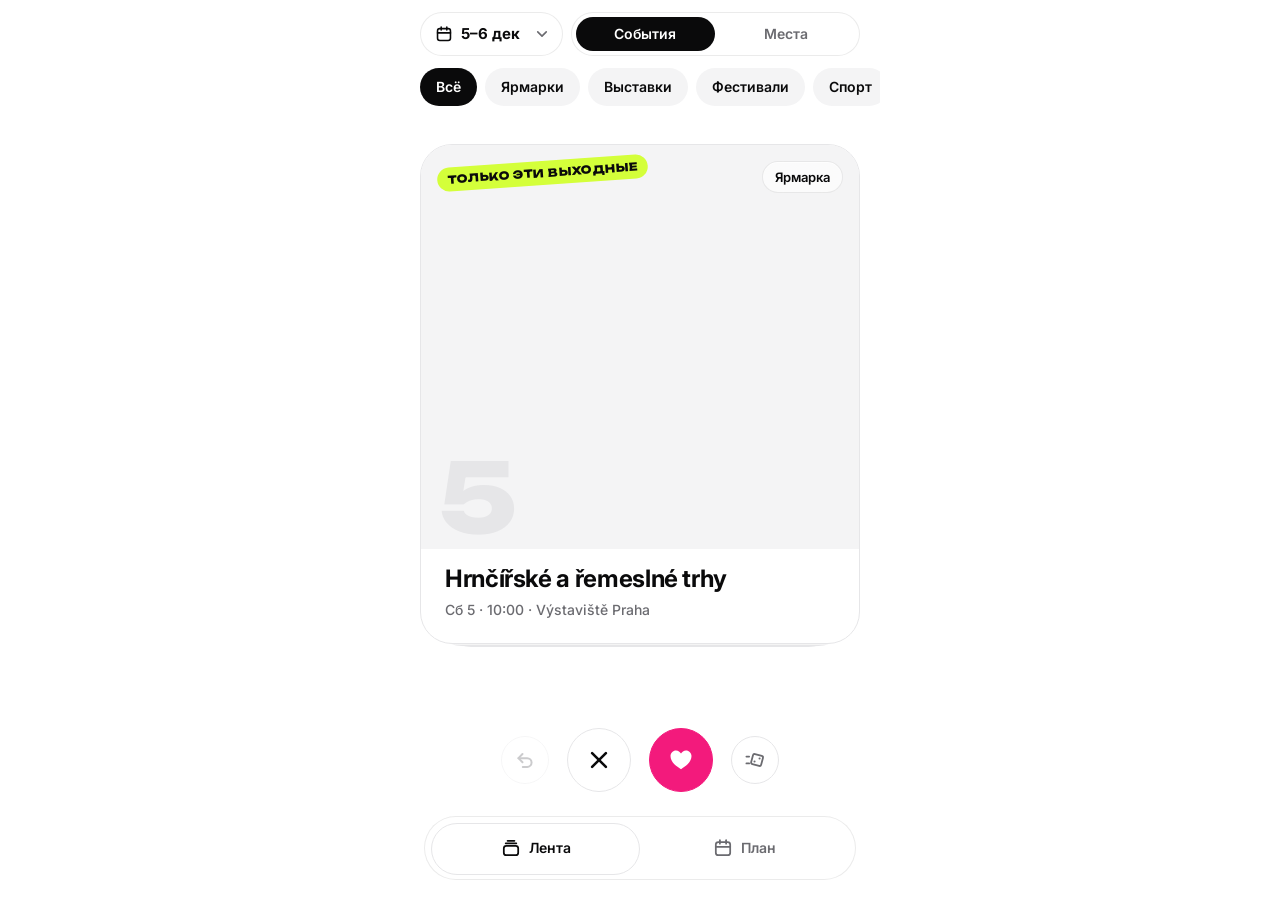
==== commit d68a517e: "Food: photo, description, menu link, review tags; mini-map with venue + restaurants (sheet) and venu" ====
--- a/docs/index.html
+++ b/docs/index.html
@@ -16,13 +16,13 @@
 <link rel="preconnect" href="https://fonts.googleapis.com">
 <link rel="preconnect" href="https://fonts.gstatic.com" crossorigin>
 <link rel="stylesheet" href="https://fonts.googleapis.com/css2?family=Inter:wght@400;500;600;700&family=Unbounded:wght@800;900&display=swap">
-<link rel="stylesheet" href="design.css?v=202611151128">
+<link rel="stylesheet" href="design.css?v=202611151306">
 </head>
 <body>
 <div id="app" class="app"></div>
-<script src="ics.js?v=202611151128"></script>
-<script src="taste.js?v=202611151128"></script>
-<script src="app.js?v=202611151128"></script>
+<script src="ics.js?v=202611151306"></script>
+<script src="taste.js?v=202611151306"></script>
+<script src="app.js?v=202611151306"></script>
 <script>if ("serviceWorker" in navigator && location.protocol === "https:") addEventListener("load", () => navigator.serviceWorker.register("sw.js").catch(() => {}));</script>
 </body>
 </html>
--- a/docs/design.css
+++ b/docs/design.css
@@ -277,3 +277,27 @@
 .prow.dn { width: 100%; text-align: left; font: inherit; color: inherit; }
 .dtile { flex: none; width: 52px; height: 52px; border-radius: 12px; background: var(--paper-2); display: grid; place-items: center; font: 800 11px/1 var(--display); letter-spacing: .04em; color: var(--ink-2); }
 .addin { align-self: flex-start; height: 44px; padding: 0 16px; display: inline-flex; align-items: center; gap: 8px; border: 1px dashed var(--hairline); border-radius: var(--r-pill); background: var(--paper); color: var(--ink); font-weight: 600; font-size: 16px; }
+
+/* мини-карта */
+.map { position: relative; margin-top: var(--s4); border-radius: var(--r-md); overflow: hidden; background: var(--paper-2); border: 1px solid var(--hairline); }
+.map .mt { position: absolute; inset: 0; }
+.map .mt img { position: absolute; width: 256px; height: 256px; user-select: none; pointer-events: none; }
+.map .mln { position: absolute; left: 0; top: 0; pointer-events: none; }
+.map .mln line { stroke: var(--ink); stroke-width: 2; stroke-dasharray: 2 6; stroke-linecap: round; }
+.mpin { position: absolute; transform: translate(-50%, -50%); }
+.mpin.f { width: 28px; height: 28px; border-radius: 999px; background: var(--flamingo); color: #fff; border: 2px solid var(--paper); font: 800 12px/1 var(--sans); display: grid; place-items: center; padding: 0; }
+.mpin.s { width: 22px; height: 22px; border-radius: 999px; background: var(--flamingo); border: 3px solid var(--paper); box-shadow: 0 0 0 2px var(--flamingo); padding: 0; }
+.mpin.v { display: flex; align-items: center; gap: 6px; transform: translate(-9px, -50%); pointer-events: none; }
+.mpin.v i { width: 18px; height: 18px; border-radius: 999px; background: var(--ink); border: 3px solid var(--paper); flex: none; }
+.mpin.v b { height: 24px; padding: 0 10px; display: inline-flex; align-items: center; border-radius: var(--r-pill); background: var(--ink); color: var(--on-ink); font: 700 12px/1 var(--sans); white-space: nowrap; max-width: 160px; overflow: hidden; text-overflow: ellipsis; }
+.mattr { position: absolute; right: 6px; bottom: 4px; font-size: 9px; color: var(--ink-2); background: color-mix(in srgb, var(--paper) 70%, transparent); padding: 1px 4px; border-radius: 4px; }
+.fth { position: relative; flex: none; width: 52px; height: 52px; border-radius: 12px; overflow: hidden; background: var(--paper-2); }
+.fth img { position: absolute; inset: 0; width: 100%; height: 100%; object-fit: cover; }
+.fth i { position: absolute; left: 4px; top: 4px; min-width: 18px; height: 18px; padding: 0 4px; box-sizing: border-box; border-radius: 999px; background: var(--flamingo); color: #fff; font: 800 11px/18px var(--sans); font-style: normal; text-align: center; }
+.frow { justify-content: flex-start; }
+.frow .tx { flex: 1 1 auto; }
+.rdesc { margin: var(--s4) 0 0; font-size: 15px; line-height: 21px; color: var(--ink-2); }
+.rh { margin: var(--s5) 0 0; font: 600 16px/22px var(--sans); }
+.rcard .slots { margin-top: var(--s3); }
+.rcard .addr { margin-top: var(--s2); }
+.rcard .ph.hero img { z-index: 1; }
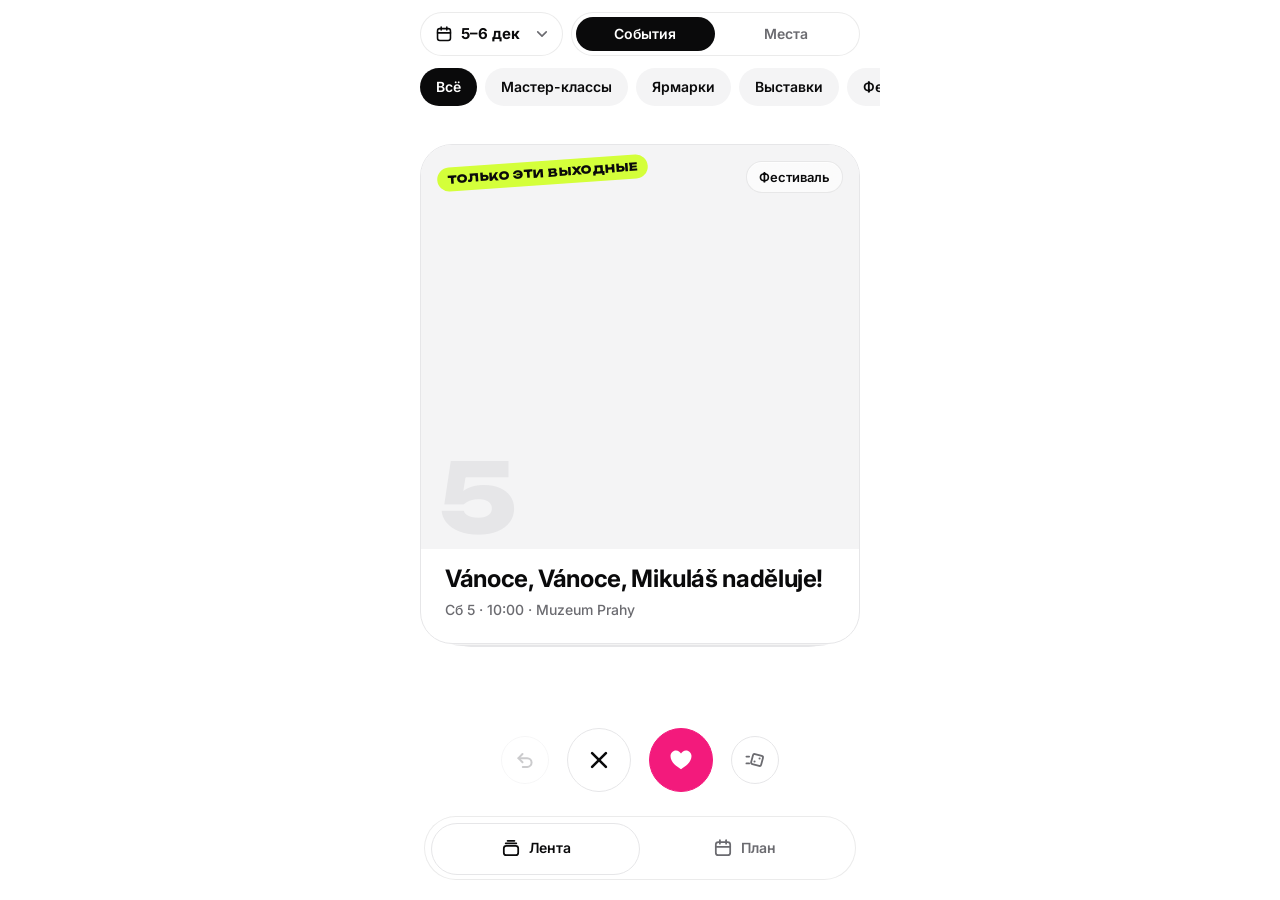
==== commit 7185488e: "Telegram images: download to docs/data/img and serve from the site (hotlinked telesco.pe didn't load" ====
--- a/docs/index.html
+++ b/docs/index.html
@@ -16,13 +16,13 @@
 <link rel="preconnect" href="https://fonts.googleapis.com">
 <link rel="preconnect" href="https://fonts.gstatic.com" crossorigin>
 <link rel="stylesheet" href="https://fonts.googleapis.com/css2?family=Inter:wght@400;500;600;700&family=Unbounded:wght@800;900&display=swap">
-<link rel="stylesheet" href="design.css?v=202611151306">
+<link rel="stylesheet" href="design.css?v=202611232333">
 </head>
 <body>
 <div id="app" class="app"></div>
-<script src="ics.js?v=202611151306"></script>
-<script src="taste.js?v=202611151306"></script>
-<script src="app.js?v=202611151306"></script>
+<script src="ics.js?v=202611232333"></script>
+<script src="taste.js?v=202611232333"></script>
+<script src="app.js?v=202611232333"></script>
 <script>if ("serviceWorker" in navigator && location.protocol === "https:") addEventListener("load", () => navigator.serviceWorker.register("sw.js").catch(() => {}));</script>
 </body>
 </html>
